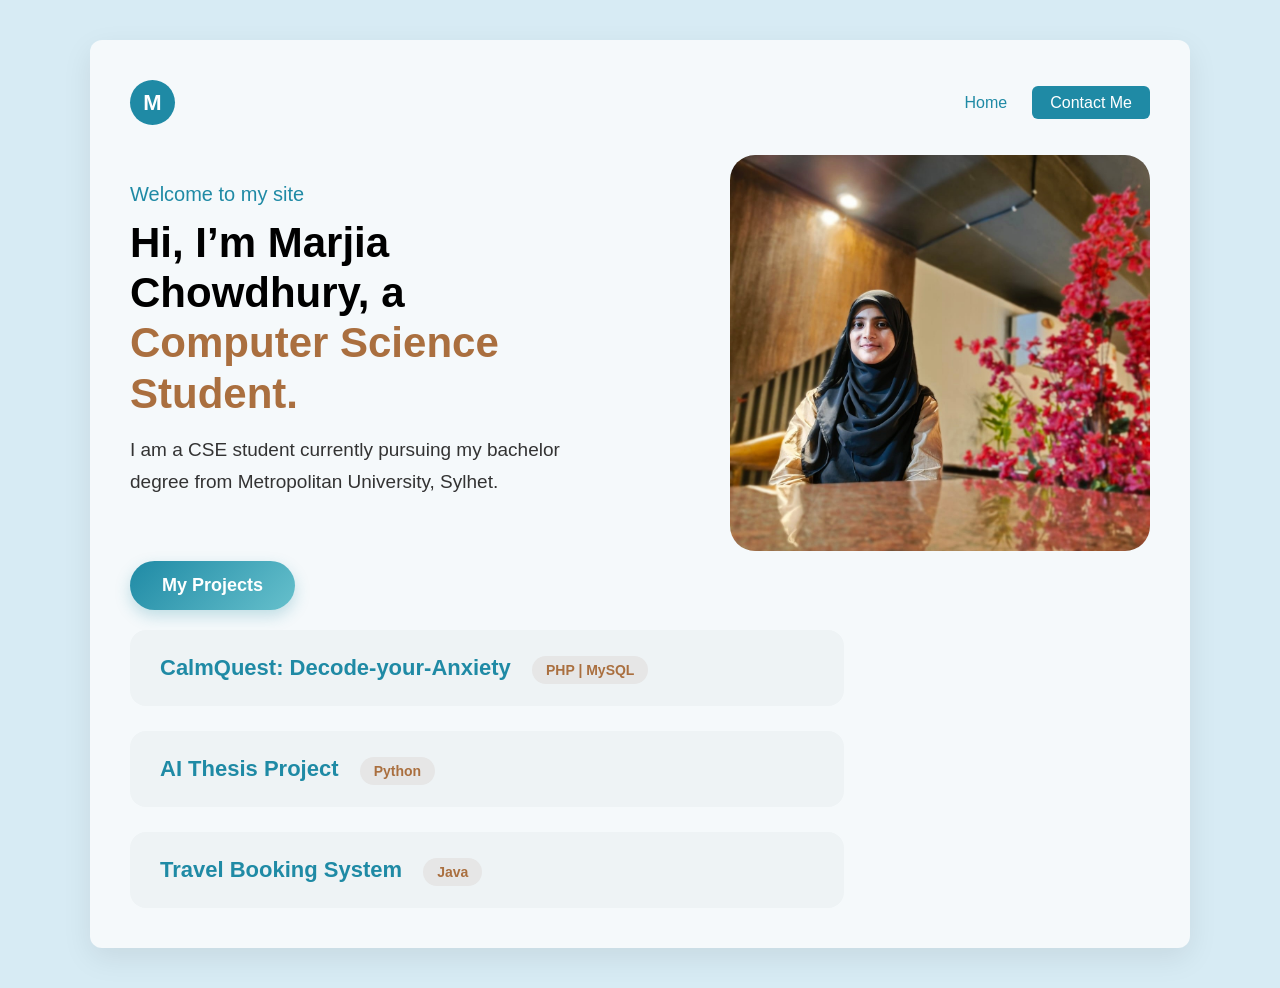
==== index.html @ e1bdc7a5 "Initial commit" ====
<!DOCTYPE html>
<html lang="en">

<head>
    <meta charset="UTF-8">
    <title>Portfolio - Home</title>
    <link rel="stylesheet" href="style-home.css">
</head>

<body>

    <div class="container">

        <nav>
            <div class="logo">M</div>
            <ul>
                <li><a class="active" href="index.html">Home</a></li>
                <li><a href="contact.html" class="btn-link">Contact Me</a></li>
            </ul>
        </nav>

        <div class="hero">
            <div class="left">
                <p class="welcome">Welcome to my site</p>
                <h1>Hi, I’m Marjia Chowdhury, a <br><span>Computer Science Student.</span></h1>
                <p class="desc">
                    I am a CSE student currently pursuing
                    my bachelor degree from Metropolitan University, Sylhet.
                </p>
            </div>

            <div class="right">
                <img src="image1.jpg" alt="Profile Image">
            </div>
        </div>

        <button id="show-projects">My Projects</button>

        <div class="projects-container">
            <div class="project-list">

                <div class="project">
                    <a href="https://github.com/Marjia275/Calmquest_Decode-your-Anxiety" target="_blank">
                        CalmQuest: Decode-your-Anxiety
                    </a>
                    <span>PHP | MySQL</span>
                </div>

                <div class="project">
                    <a href="https://github.com/Marjia275/AI_Thesis_Project" target="_blank">
                        AI Thesis Project
                    </a>
                    <span>Python</span>
                </div>

                <div class="project">
                    <a href="https://github.com/Marjia275/Travel_Booking_System" target="_blank">
                        Travel Booking System
                    </a>
                    <span>Java</span>
                </div>

            </div>
        </div>

    </div>

</body>

</html>
---- style-home.css ----
* {
    margin: 0;
    padding: 0;
    box-sizing: border-box;
    font-family: Arial, sans-serif;
}

body {
    background: hsl(199, 57%, 90%);
    display: flex;
    justify-content: center;
    padding: 40px 0;
}

.container {
    width: 90%;
    max-width: 1100px;
    background: rgb(245, 249, 251);
    padding: 40px;
    border-radius: 12px;
    box-shadow: 0 10px 30px rgba(0, 0, 0, 0.08);
}

nav {
    display: flex;
    justify-content: space-between;
    align-items: center;
    margin-bottom: 30px;
}

.logo {
    background: #1f8aa5;
    color: white;
    font-size: 22px;
    font-weight: bold;
    width: 45px;
    height: 45px;
    display: flex;
    justify-content: center;
    align-items: center;
    border-radius: 50%;
}

nav ul {
    list-style: none;
    display: flex;
    align-items: center;
    gap: 25px;
}

nav ul li a {
    text-decoration: none;
    color: #1f8aa5;
    font-weight: 500;
}

.btn-link {
    text-decoration: none;
    padding: 8px 18px;
    background-color: #1f8aa5;
    color: white;
    border-radius: 6px;
    font-weight: 500;
}

.hero {
    display: flex;
    justify-content: space-between;
    align-items: center;
    gap: 40px;
}

.left {
    flex: 1;
}

.right {
    flex: 1;
    display: flex;
    justify-content: flex-end;
}

.right img {
    width: 100%;
    max-width: 420px;
    border-radius: 25px;
}

.welcome {
    color: #1f8aa5;
    margin-bottom: 12px;
    font-size: 20px;
}

h1 {
    font-size: 42px;
    margin-bottom: 15px;
    line-height: 1.2;
}

h1 span {
    color: #aa6f3f;
}

.desc {
    color: #333;
    margin-bottom: 25px;
    line-height: 1.7;
    font-size: 19px;
    max-width: 500px;
}

#show-projects {
    padding: 14px 32px;
    font-size: 18px;
    font-weight: 600;
    border-radius: 30px;
    border: none;
    background: linear-gradient(135deg, #1f8aa5, #66c0cc);
    color: white;
    box-shadow: 0 6px 15px rgba(31, 138, 165, 0.25);
    margin-top: 10px;
}

.projects-container {
    margin-top: 20px;
}

.project-list {
    display: flex;
    flex-direction: column;
    gap: 25px;
}

.project {
    background: #eef3f5;
    padding: 25px 30px;
    border-radius: 16px;
    width: 70%;
    min-width: 320px;
}

.project a {
    font-size: 22px;
    font-weight: bold;
    color: #1f8aa5;
    text-decoration: none;
}

.project a:hover {
    text-decoration: underline;
    
}

.project span {
    margin-left: 15px;
    font-size: 14px;
    font-weight: 600;
    color: #aa6f3f;
    background: #e6e6e6;
    padding: 6px 14px;
    border-radius: 20px;
}

@media (max-width: 992px) {
    .hero {
        flex-direction: column;
        text-align: center;
    }

    .right {
        justify-content: center;
        margin-top: 30px;
    }

    .project {
        width: 100%;
    }
}
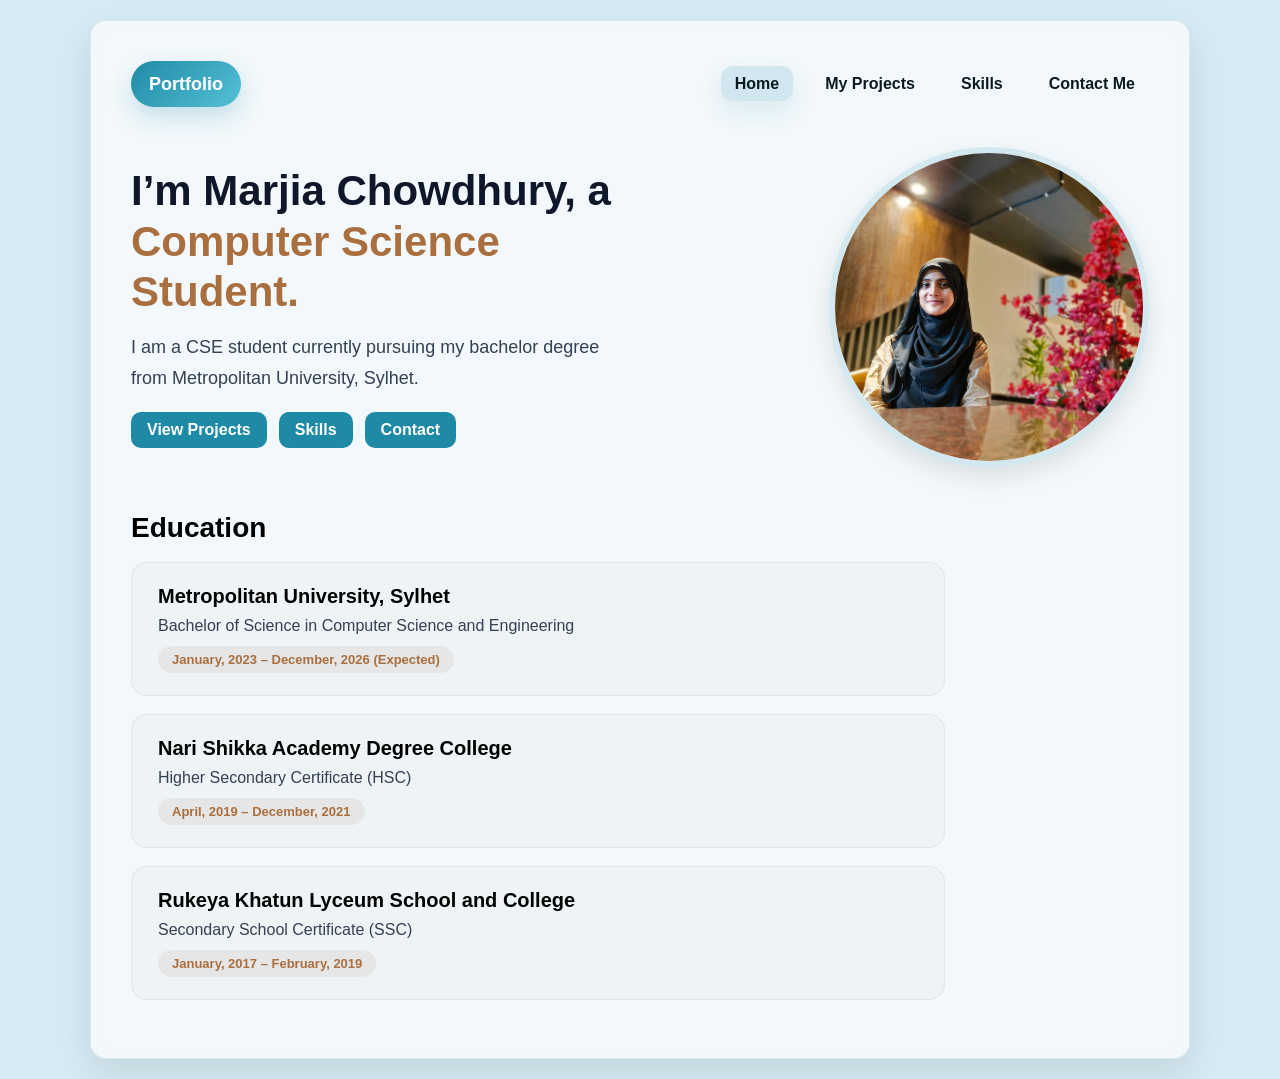
==== commit a3036253: "updated" ====
--- a/index.html
+++ b/index.html
@@ -2,69 +2,70 @@
 <html lang="en">
 
 <head>
-    <meta charset="UTF-8">
-    <title>Portfolio - Home</title>
-    <link rel="stylesheet" href="style-home.css">
+  <meta charset="UTF-8" />
+  <meta name="viewport" content="width=device-width, initial-scale=1.0" />
+  <title>Portfolio - Home</title>
+  <link rel="stylesheet" href="./index.css" />
 </head>
 
 <body>
+  <div class="container">
 
-    <div class="container">
+    <nav>
+      <div class="logo">Portfolio</div>
+      <ul>
+        <li><a class="active" href="index.html">Home</a></li>
+        <li><a href="projects.html">My Projects</a></li>
+        <li><a href="skill.html">Skills</a></li>
+        <li><a href="contact.html">Contact Me</a></li>
 
-        <nav>
-            <div class="logo">M</div>
-            <ul>
-                <li><a class="active" href="index.html">Home</a></li>
-                <li><a href="contact.html" class="btn-link">Contact Me</a></li>
-            </ul>
-        </nav>
+      </ul>
+    </nav>
 
-        <div class="hero">
-            <div class="left">
-                <p class="welcome">Welcome to my site</p>
-                <h1>Hi, I’m Marjia Chowdhury, a <br><span>Computer Science Student.</span></h1>
-                <p class="desc">
-                    I am a CSE student currently pursuing
-                    my bachelor degree from Metropolitan University, Sylhet.
-                </p>
-            </div>
+    <div class="hero">
+      <div class="left">
 
-            <div class="right">
-                <img src="image1.jpg" alt="Profile Image">
-            </div>
+        <h1>I’m Marjia Chowdhury, a <br><span>Computer Science Student.</span></h1>
+        <p class="desc">
+          I am a CSE student currently pursuing my bachelor degree from Metropolitan University, Sylhet.
+        </p>
+
+        <div class="hero-actions">
+          <a class="btn-link" href="projects.html">View Projects</a>
+          
+          <a class="btn-link" href="skill.html">Skills</a> <a class="btn-link" href="contact.html">Contact</a>
         </div>
+      </div>
 
-        <button id="show-projects">My Projects</button>
-
-        <div class="projects-container">
-            <div class="project-list">
-
-                <div class="project">
-                    <a href="https://github.com/Marjia275/Calmquest_Decode-your-Anxiety" target="_blank">
-                        CalmQuest: Decode-your-Anxiety
-                    </a>
-                    <span>PHP | MySQL</span>
-                </div>
-
-                <div class="project">
-                    <a href="https://github.com/Marjia275/AI_Thesis_Project" target="_blank">
-                        AI Thesis Project
-                    </a>
-                    <span>Python</span>
-                </div>
-
-                <div class="project">
-                    <a href="https://github.com/Marjia275/Travel_Booking_System" target="_blank">
-                        Travel Booking System
-                    </a>
-                    <span>Java</span>
-                </div>
-
-            </div>
-        </div>
-
+      <div class="right">
+        <img src="image1.jpg" alt="Profile Image">
+      </div>
     </div>
 
+    <div class="education-section">
+      <h2>Education</h2>
+
+      <div class="edu-card">
+        <h3>Metropolitan University, Sylhet</h3>
+        <p>Bachelor of Science in Computer Science and Engineering</p>
+        <span>January, 2023 – December, 2026 (Expected)</span>
+      </div>
+
+      <div class="edu-card">
+        <h3>Nari Shikka Academy Degree College</h3>
+        <p>Higher Secondary Certificate (HSC)</p>
+        <span>April, 2019 – December, 2021</span>
+      </div>
+
+      <div class="edu-card">
+        <h3>Rukeya Khatun Lyceum School and College</h3>
+        <p>Secondary School Certificate (SSC)</p>
+        <span>January, 2017 – February, 2019</span>
+      </div>
+    </div>
+
+
+  </div>
 </body>
 
 </html>
--- a/index.css
+++ b/index.css
@@ -0,0 +1,262 @@
+* {
+  margin: 0;
+  padding: 0;
+  box-sizing: border-box;
+  font-family: Arial, sans-serif;
+}
+
+html,
+body {
+  width: 100%;
+  overflow-x: hidden;
+}
+
+body {
+  background: hsl(199, 57%, 90%);
+  padding: 20px;
+  display: flex;
+  justify-content: center;
+}
+.container {
+  width: 100%;
+  max-width: 1100px;
+  background: rgba(245, 249, 251, 0.92);
+  padding: 40px;
+  border-radius: 16px;
+  border: 1px solid rgba(31, 138, 165, 0.12);
+  backdrop-filter: blur(10px);
+  box-shadow: 0 14px 40px rgba(0, 0, 0, 0.10);
+}
+
+nav {
+  display: flex;
+  justify-content: space-between;
+  align-items: center;
+  gap: 16px;
+  margin-bottom: 40px;
+}
+.logo {
+  background: linear-gradient(135deg, #1f8aa5, #55c1d6);
+  color: white;
+  font-size: 18px;
+  font-weight: 800;
+  width: 110px;
+  height: 46px;
+  display: flex;
+  justify-content: center;
+  align-items: center;
+  border-radius: 999px;
+  box-shadow: 0 10px 22px rgba(31, 138, 165, 0.22);
+}
+
+nav ul {
+  list-style: none;
+  display: flex;
+  align-items: center;
+  gap: 18px;
+  flex-wrap: wrap;
+  justify-content: flex-end;
+}
+
+nav ul li a {
+  text-decoration: none;
+  color: #0b1b21;
+  font-weight: 700;
+  padding: 9px 14px;
+  border-radius: 12px;
+  transition: transform 0.18s ease, background 0.18s ease, box-shadow 0.18s ease;
+  white-space: nowrap;
+}
+
+nav ul li a:hover {
+  background: rgba(31, 138, 165, 0.10);
+  transform: translateY(-1px);
+}
+
+nav ul li a.active:not(.btn-link) {
+  background: rgba(31, 138, 165, 0.16);
+  box-shadow: 0 10px 22px rgba(31, 138, 165, 0.12);
+}
+
+.btn-link {
+  text-decoration: none;
+  padding: 10px 16px;
+  background-color: #1f8aa5;
+  color: white ;
+  border-radius: 10px;
+  font-weight: 700;
+  display: inline-flex;
+  align-items: center;
+  justify-content: center;
+  white-space: nowrap;
+  line-height: 1;
+}
+
+.btn-link:hover {
+  background-color: #166d83;
+}
+
+.btn-outline {
+  text-decoration: none;
+  padding: 10px 16px;
+  border: 2px solid rgba(31, 138, 165, 0.35);
+  color: #1f8aa5;
+  border-radius: 10px;
+  font-weight: 700;
+  display: inline-flex;
+  align-items: center;
+  justify-content: center;
+  white-space: nowrap;
+}
+
+.btn-outline:hover {
+  background: rgba(31, 138, 165, 0.08);
+}
+
+.hero {
+  display: flex;
+  justify-content: space-between;
+  align-items: center;
+  gap: 40px;
+}
+
+.left {
+  flex: 1;
+}
+
+.right {
+  flex: 1;
+  display: flex;
+  justify-content: flex-end;
+}
+
+.right img {
+  width: 320px;
+  height: 320px;
+  border-radius: 500%;
+  object-fit: cover;
+  border: 6px solid rgba(31, 138, 165, 0.15);
+  box-shadow: 0 10px 25px rgba(0, 0, 0, 0.10);
+  display: block;
+}
+
+h1 {
+  font-size: 42px;
+  margin-bottom: 15px;
+  line-height: 1.2;
+  color: #0f172a;
+}
+
+h1 span {
+  color: #aa6f3f;
+}
+
+.desc {
+  color: #334155;
+  margin-bottom: 18px;
+  line-height: 1.7;
+  font-size: 18px;
+  max-width: 560px;
+}
+
+.hero-actions {
+  display: flex;
+  gap: 12px;
+  flex-wrap: wrap;
+  margin-top: 6px;
+}
+
+.education-section {
+  margin-top: 45px;
+}
+
+.education-section h2 {
+  font-size: 28px;
+  margin-bottom: 18px;
+  color: #000000;
+}
+
+.edu-card {
+  background: #eef3f5;
+  padding: 22px 26px;
+  border-radius: 16px;
+  margin-bottom: 18px;
+  width: 80%;
+  min-width: 320px;
+  border: 1px solid rgba(15, 23, 42, 0.06);
+}
+
+.edu-card h3 {
+  font-size: 20px;
+  color: #000000;
+  margin-bottom: 6px;
+}
+
+.edu-card p {
+  font-size: 16px;
+  color: #334155;
+  margin-bottom: 8px;
+  line-height: 1.5;
+}
+
+.edu-card span {
+  font-size: 13px;
+  font-weight: 800;
+  color: #aa6f3f;
+  background: #e6e6e6;
+  padding: 6px 14px;
+  border-radius: 20px;
+  display: inline-block;
+}
+
+.section-title {
+  margin-top: 35px;
+  font-size: 28px;
+  color: #000000;
+  margin-bottom: 18px;
+}
+
+@media (max-width: 992px) {
+  .hero {
+    flex-direction: column;
+    text-align: center;
+  }
+
+  .right {
+    justify-content: center;
+    margin-top: 18px;
+  }
+
+  .right img {
+    width: 260px;
+    height: 260px;
+  }
+
+  .edu-card {
+    width: 100%;
+  }
+
+  .hero-actions {
+    justify-content: center;
+  }
+}
+
+@media (max-width: 520px) {
+  nav {
+    flex-direction: column;
+    align-items: flex-start;
+  }
+
+  nav ul {
+    justify-content: flex-start;
+    gap: 10px;
+  }
+
+  .container {
+    padding: 22px;
+  }
+
+  h1 {
+    font-size: 34px;
+  }
+}
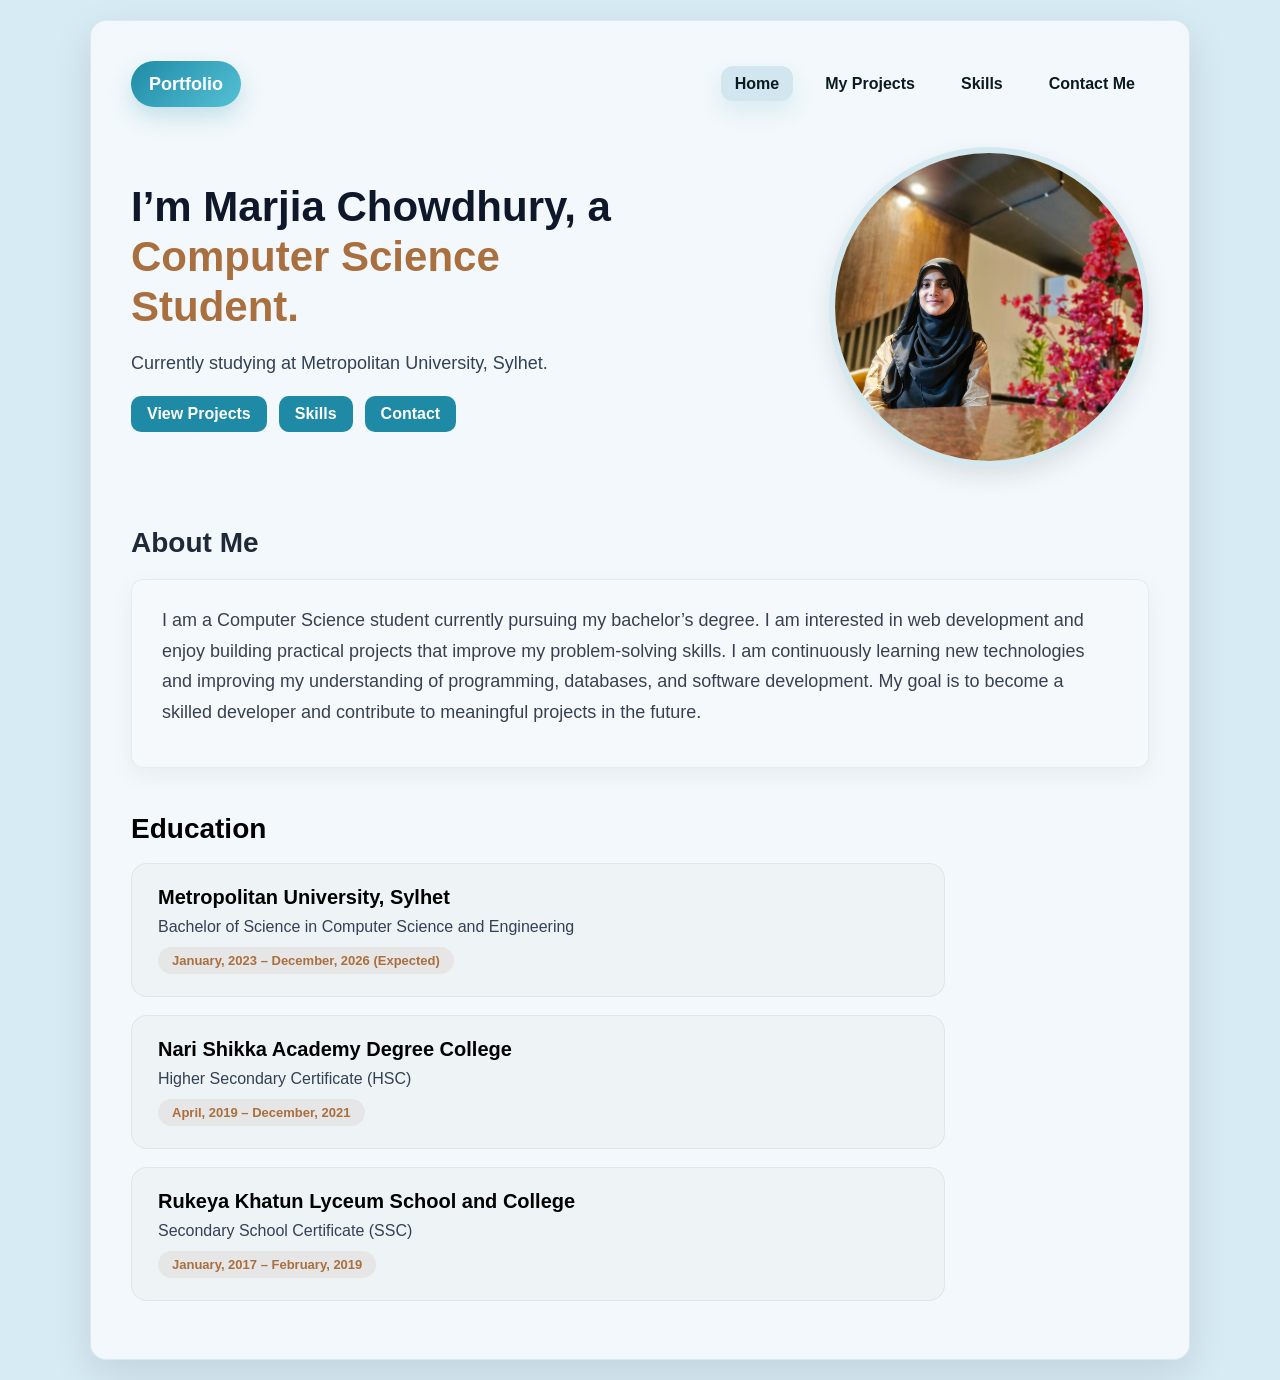
==== commit ac7e8058: "updated" ====
--- a/index.html
+++ b/index.html
@@ -27,7 +27,7 @@
 
         <h1>I’m Marjia Chowdhury, a <br><span>Computer Science Student.</span></h1>
         <p class="desc">
-          I am a CSE student currently pursuing my bachelor degree from Metropolitan University, Sylhet.
+        Currently studying at Metropolitan University, Sylhet.
         </p>
 
         <div class="hero-actions">
@@ -41,6 +41,19 @@
         <img src="image1.jpg" alt="Profile Image">
       </div>
     </div>
+
+    <section class="about-section">
+    
+    <h2>About Me</h2>
+    <div class="about-box">
+        <p>
+          I am a Computer Science student currently pursuing my bachelor’s degree. 
+          I am interested in web development and enjoy building practical projects that improve my problem-solving skills.
+          I am continuously learning new technologies and improving my understanding of programming, databases, and software development.
+          My goal is to become a skilled developer and contribute to meaningful projects in the future. 
+        </p>
+    </div>
+</section>
 
     <div class="education-section">
       <h2>Education</h2>
--- a/index.css
+++ b/index.css
@@ -216,6 +216,31 @@
   margin-bottom: 18px;
 }
 
+.about-section {
+    margin-top: 60px;
+}
+
+.about-section h2 {
+    font-size: 28px;
+    margin-bottom: 20px;
+    color: #1f2937;
+}
+
+.about-box {
+    background: rgba(245, 249, 251, 0.95);
+    padding: 25px 30px;
+    border-radius: 12px;
+    line-height: 1.7;
+    color: #374151;
+    box-shadow: 0 8px 25px rgba(0, 0, 0, 0.05);
+    border: 1px solid rgba(31, 138, 165, 0.1);
+    font-size: 18px;
+}
+
+.about-box p {
+    margin-bottom: 15px;
+}
+
 @media (max-width: 992px) {
   .hero {
     flex-direction: column;
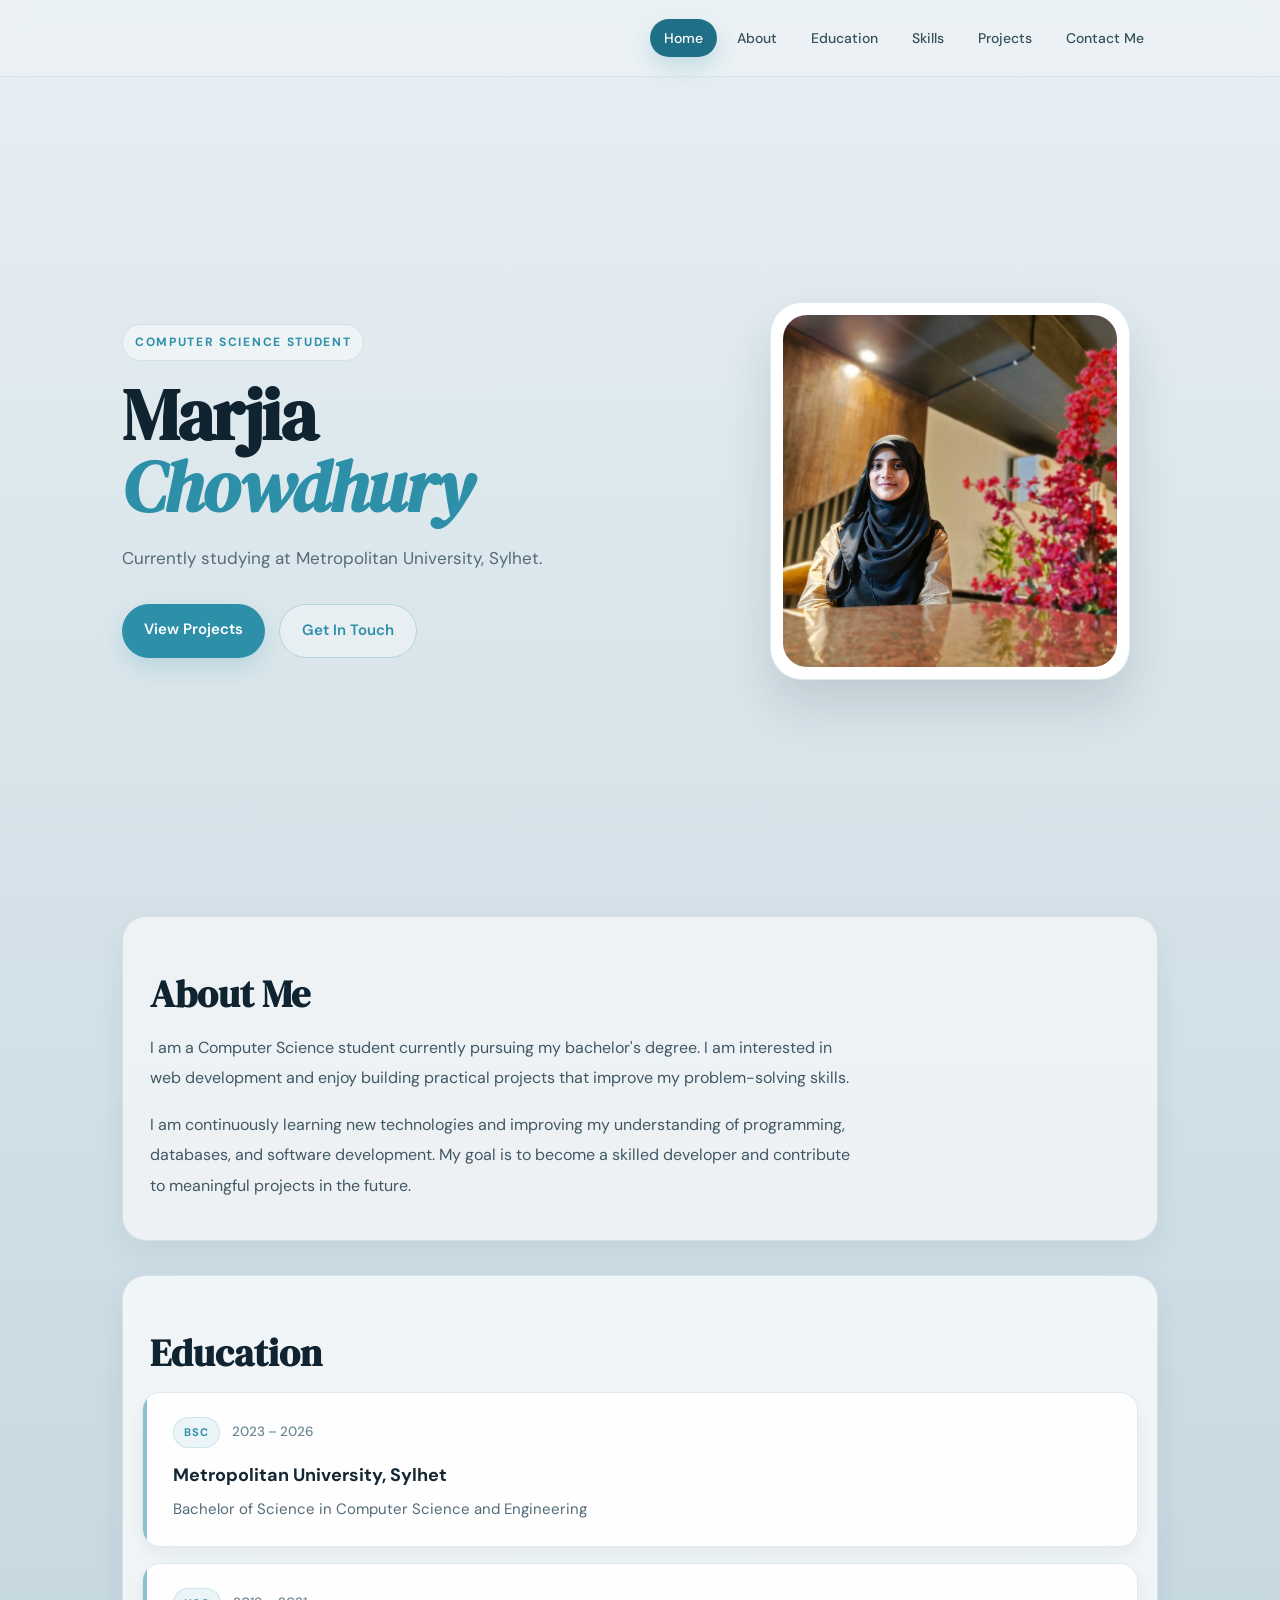
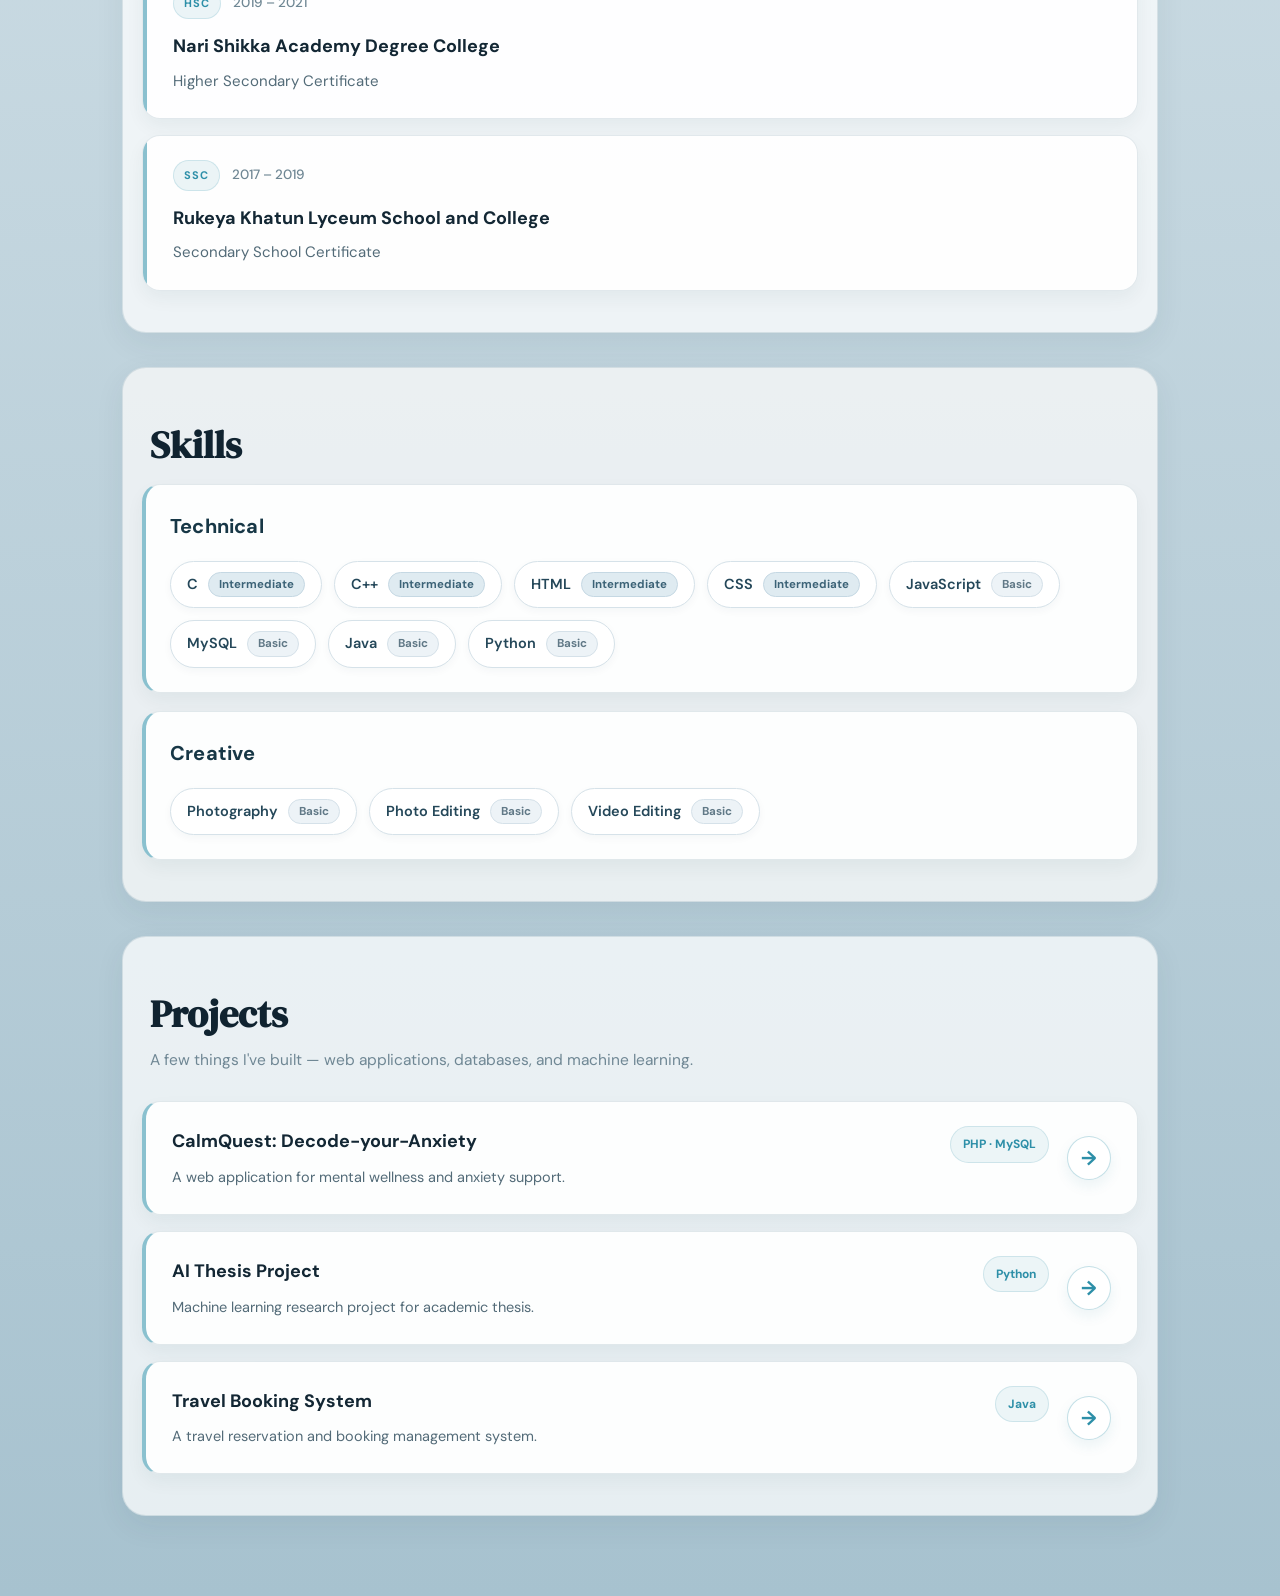
==== commit f0620316: "updated" ====
--- a/index.html
+++ b/index.html
@@ -1,84 +1,185 @@
 <!DOCTYPE html>
 <html lang="en">
-
 <head>
   <meta charset="UTF-8" />
   <meta name="viewport" content="width=device-width, initial-scale=1.0" />
-  <title>Portfolio - Home</title>
-  <link rel="stylesheet" href="./index.css" />
+  <title>Marjia Chowdhury</title>
+  <link rel="stylesheet" href="index.css" />
+  <link href="https://fonts.googleapis.com/css2?family=DM+Sans:wght@300;400;500;600;700&family=DM+Serif+Display:ital@0;1&display=swap" rel="stylesheet">
 </head>
+<body>
 
-<body>
-  <div class="container">
-
-    <nav>
-      <div class="logo">Portfolio</div>
-      <ul>
-        <li><a class="active" href="index.html">Home</a></li>
-        <li><a href="projects.html">My Projects</a></li>
-        <li><a href="skill.html">Skills</a></li>
-        <li><a href="contact.html">Contact Me</a></li>
-
+  <header class="site-header">
+    <nav class="nav-inner">
+      <ul class="nav-links">
+        <li><a href="#home">Home</a></li>
+        <li><a href="#about">About</a></li>
+        <li><a href="#education">Education</a></li>
+        <li><a href="#skills">Skills</a></li>
+        <li><a href="#projects">Projects</a></li>
+        <li><a href="contact.html" class="nav-cta">Contact Me</a></li>
       </ul>
     </nav>
+  </header>
 
-    <div class="hero">
-      <div class="left">
-
-        <h1>I’m Marjia Chowdhury, a <br><span>Computer Science Student.</span></h1>
-        <p class="desc">
-        Currently studying at Metropolitan University, Sylhet.
-        </p>
-
+  <main class="page-wrap">
+    <section id="home" class="hero-section">
+      <div class="hero-text">
+        <p class="hero-label">Computer Science Student</p>
+        <h1 class="hero-name">Marjia<br><em>Chowdhury</em></h1>
+        <p class="hero-desc">Currently studying at Metropolitan University, Sylhet.</p>
         <div class="hero-actions">
-          <a class="btn-link" href="projects.html">View Projects</a>
-          
-          <a class="btn-link" href="skill.html">Skills</a> <a class="btn-link" href="contact.html">Contact</a>
+          <a href="#projects" class="btn-primary">View Projects</a>
+          <a href="contact.html" class="btn-outline">Get In Touch</a>
         </div>
       </div>
 
-      <div class="right">
-        <img src="image1.jpg" alt="Profile Image">
+      <div class="hero-image">
+        <div class="image-frame">
+          <img src="image1.jpg" alt="Marjia Chowdhury" />
+        </div>
       </div>
-    </div>
+    </section>
 
-    <section class="about-section">
-    
-    <h2>About Me</h2>
-    <div class="about-box">
-        <p>
-          I am a Computer Science student currently pursuing my bachelor’s degree. 
-          I am interested in web development and enjoy building practical projects that improve my problem-solving skills.
-          I am continuously learning new technologies and improving my understanding of programming, databases, and software development.
-          My goal is to become a skilled developer and contribute to meaningful projects in the future. 
-        </p>
-    </div>
-</section>
+    <div class="section-divider"></div>
 
-    <div class="education-section">
-      <h2>Education</h2>
+    <section id="about" class="content-section">
+      <div class="section-label"></div>
+      <h2 class="section-heading">About Me</h2>
+      <div class="about-body">
+        <p>I am a Computer Science student currently pursuing my bachelor's degree. I am interested in web development and enjoy building practical projects that improve my problem-solving skills.</p>
+        <p>I am continuously learning new technologies and improving my understanding of programming, databases, and software development. My goal is to become a skilled developer and contribute to meaningful projects in the future.</p>
+      </div>
+    </section>
 
-      <div class="edu-card">
-        <h3>Metropolitan University, Sylhet</h3>
-        <p>Bachelor of Science in Computer Science and Engineering</p>
-        <span>January, 2023 – December, 2026 (Expected)</span>
+    <div class="section-divider"></div>
+
+    <section id="education" class="content-section">
+      <div class="section-label"></div>
+      <h2 class="section-heading">Education</h2>
+      <div class="edu-list">
+
+        <div class="edu-card">
+          <div class="edu-card-inner">
+            <div class="edu-meta">
+              <span class="edu-badge">BSc</span>
+              <span class="edu-year">2023 – 2026</span>
+            </div>
+            <h3>Metropolitan University, Sylhet</h3>
+            <p>Bachelor of Science in Computer Science and Engineering</p>
+          </div>
+        </div>
+
+        <div class="edu-card">
+          <div class="edu-card-inner">
+            <div class="edu-meta">
+              <span class="edu-badge">HSC</span>
+              <span class="edu-year">2019 – 2021</span>
+            </div>
+            <h3>Nari Shikka Academy Degree College</h3>
+            <p>Higher Secondary Certificate</p>
+          </div>
+        </div>
+
+        <div class="edu-card">
+          <div class="edu-card-inner">
+            <div class="edu-meta">
+              <span class="edu-badge">SSC</span>
+              <span class="edu-year">2017 – 2019</span>
+            </div>
+            <h3>Rukeya Khatun Lyceum School and College</h3>
+            <p>Secondary School Certificate</p>
+          </div>
+        </div>
+
       </div>
+    </section>
 
-      <div class="edu-card">
-        <h3>Nari Shikka Academy Degree College</h3>
-        <p>Higher Secondary Certificate (HSC)</p>
-        <span>April, 2019 – December, 2021</span>
+    <div class="section-divider"></div>
+
+    <section id="skills" class="content-section">
+      <div class="section-label"></div>
+      <h2 class="section-heading">Skills</h2>
+
+      <div class="skills-wrap">
+
+        <div class="skills-group-card">
+          <div class="skills-head">
+            <h3 class="skills-group-title">Technical</h3>
+          </div>
+
+          <div class="skills-row">
+            <span class="skill-tag intermediate">C <small>Intermediate</small></span>
+            <span class="skill-tag intermediate">C++ <small>Intermediate</small></span>
+            <span class="skill-tag intermediate">HTML <small>Intermediate</small></span>
+            <span class="skill-tag intermediate">CSS <small>Intermediate</small></span>
+            <span class="skill-tag basic">JavaScript <small>Basic</small></span>
+            <span class="skill-tag basic">MySQL <small>Basic</small></span>
+            <span class="skill-tag basic">Java <small>Basic</small></span>
+            <span class="skill-tag basic">Python <small>Basic</small></span>
+          </div>
+        </div>
+
+        <div class="skills-group-card">
+          <div class="skills-head">
+            <h3 class="skills-group-title">Creative</h3>
+          </div>
+
+          <div class="skills-row">
+            <span class="skill-tag basic">Photography <small>Basic</small></span>
+            <span class="skill-tag basic">Photo Editing <small>Basic</small></span>
+            <span class="skill-tag basic">Video Editing <small>Basic</small></span>
+          </div>
+        </div>
+
       </div>
+    </section>
 
-      <div class="edu-card">
-        <h3>Rukeya Khatun Lyceum School and College</h3>
-        <p>Secondary School Certificate (SSC)</p>
-        <span>January, 2017 – February, 2019</span>
+    <div class="section-divider"></div>
+
+    <section id="projects" class="content-section">
+      <div class="section-label"></div>
+      <h2 class="section-heading">Projects</h2>
+      <p class="section-sub">A few things I've built — web applications, databases, and machine learning.</p>
+
+      <div class="project-list">
+
+        <a href="https://github.com/Marjia275/Calmquest_Decode-your-Anxiety" target="_blank" rel="noopener" class="project-card">
+          <div class="project-card-inner">
+            <div class="project-info">
+              <h3>CalmQuest: Decode-your-Anxiety</h3>
+              <p>A web application for mental wellness and anxiety support.</p>
+            </div>
+            <span class="project-tech">PHP · MySQL</span>
+          </div>
+          <div class="project-arrow">→</div>
+        </a>
+
+        <a href="https://github.com/Marjia275/AI_Thesis_Project" target="_blank" rel="noopener" class="project-card">
+          <div class="project-card-inner">
+            <div class="project-info">
+              <h3>AI Thesis Project</h3>
+              <p>Machine learning research project for academic thesis.</p>
+            </div>
+            <span class="project-tech">Python</span>
+          </div>
+          <div class="project-arrow">→</div>
+        </a>
+
+        <a href="https://github.com/Marjia275/Travel_Booking_System" target="_blank" rel="noopener" class="project-card">
+          <div class="project-card-inner">
+            <div class="project-info">
+              <h3>Travel Booking System</h3>
+              <p>A travel reservation and booking management system.</p>
+            </div>
+            <span class="project-tech">Java</span>
+          </div>
+          <div class="project-arrow">→</div>
+        </a>
+
       </div>
-    </div>
+    </section>
+  </main>
 
-
-  </div>
 </body>
-
 </html>
--- a/index.css
+++ b/index.css
@@ -2,286 +2,683 @@
   margin: 0;
   padding: 0;
   box-sizing: border-box;
-  font-family: Arial, sans-serif;
-}
-
-html,
-body {
+}
+
+:root {
+  --bg-top: #e7eff3;
+  --bg-bottom: #a7c2cf;
+  --surface: rgba(255, 255, 255, 0.72);
+  --surface-strong: rgba(255, 255, 255, 0.9);
+  --surface-soft: rgba(243, 245, 246, 0.85);
+  --border: rgba(50, 102, 124, 0.14);
+  --border-strong: rgba(45, 143, 168, 0.2);
+  --text: #16303d;
+  --text-soft: #536b78;
+  --text-muted: #6f8794;
+  --accent: #2d8fa8;
+  --accent-deep: #1f7087;
+  --accent-soft: rgba(45, 143, 168, 0.1);
+  --shadow-soft: 0 10px 30px rgba(23, 52, 66, 0.07);
+  --shadow-card: 0 14px 34px rgba(20, 45, 57, 0.08);
+  --radius-lg: 24px;
+  --radius-md: 18px;
+  --radius-sm: 12px;
+  --page-width: 1100px;
+  --header-height: 76px;
+}
+
+html {
+  scroll-behavior: smooth;
   width: 100%;
   overflow-x: hidden;
 }
 
 body {
-  background: hsl(199, 57%, 90%);
-  padding: 20px;
-  display: flex;
-  justify-content: center;
-}
-.container {
+  font-family: 'DM Sans', Arial, sans-serif;
+  background: linear-gradient(to bottom, var(--bg-top), var(--bg-bottom));
+  color: var(--text);
+  line-height: 1.7;
   width: 100%;
-  max-width: 1100px;
-  background: rgba(245, 249, 251, 0.92);
-  padding: 40px;
-  border-radius: 16px;
-  border: 1px solid rgba(31, 138, 165, 0.12);
-  backdrop-filter: blur(10px);
-  box-shadow: 0 14px 40px rgba(0, 0, 0, 0.10);
-}
-
-nav {
-  display: flex;
-  justify-content: space-between;
-  align-items: center;
-  gap: 16px;
-  margin-bottom: 40px;
-}
-.logo {
-  background: linear-gradient(135deg, #1f8aa5, #55c1d6);
-  color: white;
-  font-size: 18px;
-  font-weight: 800;
-  width: 110px;
-  height: 46px;
-  display: flex;
-  justify-content: center;
-  align-items: center;
+  overflow-x: hidden;
+}
+
+.site-header {
+  position: fixed;
+  top: 0;
+  left: 0;
+  width: 100%;
+  z-index: 1000;
+  background: rgba(236, 242, 245, 0.82);
+  backdrop-filter: blur(14px);
+  border-bottom: 1px solid rgba(45, 143, 168, 0.1);
+}
+
+.nav-inner {
+  max-width: var(--page-width);
+  min-height: var(--header-height);
+  margin: 0 auto;
+  padding: 0 32px;
+  display: flex;
+  justify-content: flex-end;
+  align-items: center;
+}
+
+.nav-links {
+  list-style: none;
+  display: flex;
+  align-items: center;
+  gap: 6px;
+  flex-wrap: wrap;
+}
+
+.nav-links a {
+  text-decoration: none;
+  color: #37505d;
+  font-weight: 500;
+  font-size: 14px;
+  padding: 10px 14px;
   border-radius: 999px;
-  box-shadow: 0 10px 22px rgba(31, 138, 165, 0.22);
-}
-
-nav ul {
-  list-style: none;
-  display: flex;
-  align-items: center;
-  gap: 18px;
+  transition: background 0.2s ease, color 0.2s ease, transform 0.2s ease, box-shadow 0.2s ease;
+  white-space: nowrap;
+}
+
+.nav-links a:hover {
+  background: var(--accent-deep);
+  color: #ffffff ;
+  transform: translateY(-1px);
+}
+
+.nav-cta:hover {
+  background: var(--accent-deep) ;
+  color: #ffffff ;
+  transform: translateY(-1px);
+}
+
+body:not(:has(section:target)) .nav-links a[href="#home"],
+body:has(#home:target) .nav-links a[href="#home"],
+body:has(#about:target) .nav-links a[href="#about"],
+body:has(#education:target) .nav-links a[href="#education"],
+body:has(#skills:target) .nav-links a[href="#skills"],
+body:has(#projects:target) .nav-links a[href="#projects"] {
+  background: var(--accent-deep);
+  color: #ffffff ;
+  box-shadow: 0 10px 22px rgba(45, 143, 168, 0.22);
+}
+
+.page-wrap {
+  max-width: var(--page-width);
+  margin: 0 auto;
+  padding: calc(var(--header-height) + 34px) 32px 72px;
+}
+
+.hero-section {
+  display: grid;
+  grid-template-columns: minmax(0, 1.15fr) minmax(280px, 0.85fr);
+  align-items: center;
+  gap: 56px;
+  padding: 38px 0 56px;
+  min-height: calc(100vh - 120px);
+}
+
+.hero-text {
+  max-width: 620px;
+}
+
+.hero-label {
+  display: inline-block;
+  font-size: 12px;
+  font-weight: 700;
+  letter-spacing: 0.14em;
+  text-transform: uppercase;
+  color: var(--accent);
+  background: rgba(255, 255, 255, 0.45);
+  border: 1px solid rgba(45, 143, 168, 0.16);
+  border-radius: 999px;
+  padding: 7px 12px;
+  margin-bottom: 18px;
+}
+
+.hero-name {
+  font-family: 'DM Serif Display', Georgia, serif;
+  font-size: clamp(3rem, 6vw, 4.5rem);
+  line-height: 1;
+  letter-spacing: -0.02em;
+  color: #102330;
+  margin-bottom: 20px;
+}
+
+.hero-name em {
+  font-style: italic;
+  color: var(--accent);
+}
+
+.hero-desc {
+  font-size: 17px;
+  color: var(--text-soft);
+  max-width: 520px;
+  margin-bottom: 30px;
+  line-height: 1.85;
+}
+
+.hero-actions {
+  display: flex;
+  gap: 14px;
   flex-wrap: wrap;
-  justify-content: flex-end;
-}
-
-nav ul li a {
-  text-decoration: none;
-  color: #0b1b21;
-  font-weight: 700;
-  padding: 9px 14px;
-  border-radius: 12px;
-  transition: transform 0.18s ease, background 0.18s ease, box-shadow 0.18s ease;
-  white-space: nowrap;
-}
-
-nav ul li a:hover {
-  background: rgba(31, 138, 165, 0.10);
-  transform: translateY(-1px);
-}
-
-nav ul li a.active:not(.btn-link) {
-  background: rgba(31, 138, 165, 0.16);
-  box-shadow: 0 10px 22px rgba(31, 138, 165, 0.12);
-}
-
-.btn-link {
-  text-decoration: none;
-  padding: 10px 16px;
-  background-color: #1f8aa5;
-  color: white ;
-  border-radius: 10px;
-  font-weight: 700;
-  display: inline-flex;
-  align-items: center;
-  justify-content: center;
-  white-space: nowrap;
-  line-height: 1;
-}
-
-.btn-link:hover {
-  background-color: #166d83;
-}
-
+}
+
+.btn-primary,
 .btn-outline {
   text-decoration: none;
-  padding: 10px 16px;
-  border: 2px solid rgba(31, 138, 165, 0.35);
-  color: #1f8aa5;
-  border-radius: 10px;
-  font-weight: 700;
-  display: inline-flex;
-  align-items: center;
+  font-size: 15px;
+  font-weight: 600;
+  border-radius: 999px;
+  padding: 13px 22px;
+  transition: all 0.2s ease;
+}
+
+.btn-primary {
+  background: var(--accent);
+  color: #ffffff;
+  box-shadow: 0 10px 22px rgba(45, 143, 168, 0.18);
+}
+
+.btn-primary:hover {
+  background: var(--accent-deep);
+  transform: translateY(-1px);
+}
+
+.btn-outline {
+  color: var(--accent);
+  border: 1px solid rgba(45, 143, 168, 0.28);
+  background: rgba(255, 255, 255, 0.38);
+}
+
+.btn-outline:hover {
+  background: rgba(45, 143, 168, 0.07);
+  border-color: rgba(45, 143, 168, 0.42);
+}
+
+.hero-image {
+  display: flex;
   justify-content: center;
-  white-space: nowrap;
-}
-
-.btn-outline:hover {
-  background: rgba(31, 138, 165, 0.08);
-}
-
-.hero {
-  display: flex;
-  justify-content: space-between;
-  align-items: center;
-  gap: 40px;
-}
-
-.left {
-  flex: 1;
-}
-
-.right {
-  flex: 1;
-  display: flex;
-  justify-content: flex-end;
-}
-
-.right img {
-  width: 320px;
-  height: 320px;
-  border-radius: 500%;
+}
+
+.image-frame {
+  width: min(360px, 100%);
+  aspect-ratio: 1 / 1.05;
+  border-radius: 32px;
+  overflow: hidden;
+  background: #ffffff;
+  padding: 12px;
+  border: 1px solid rgba(45, 143, 168, 0.16);
+  box-shadow: 0 24px 50px rgba(17, 40, 50, 0.14);
+}
+
+.image-frame img {
+  width: 100%;
+  height: 100%;
   object-fit: cover;
-  border: 6px solid rgba(31, 138, 165, 0.15);
-  box-shadow: 0 10px 25px rgba(0, 0, 0, 0.10);
+  object-position: center top;
   display: block;
-}
-
-h1 {
-  font-size: 42px;
-  margin-bottom: 15px;
-  line-height: 1.2;
-  color: #0f172a;
-}
-
-h1 span {
-  color: #aa6f3f;
-}
-
-.desc {
-  color: #334155;
+  border-radius: 24px;
+}
+
+.section-divider {
+  height: 26px;
+  opacity: 0;
+  pointer-events: none;
+}
+
+.content-section {
+  position: relative;
+  padding: 34px 0;
+  margin-bottom: 8px;
+}
+
+.content-section::before {
+  content: "";
+  position: absolute;
+  inset: 0;
+  background: var(--surface);
+  border: 1px solid var(--border);
+  border-radius: var(--radius-lg);
+  box-shadow: var(--shadow-soft);
+  z-index: -1;
+}
+
+.content-section:nth-of-type(even)::before {
+  background: var(--surface-soft);
+}
+
+#home,
+#about,
+#education,
+#skills,
+#projects {
+  scroll-margin-top: 100px;
+}
+
+.section-label {
+  font-size: 12px;
+  font-weight: 700;
+  letter-spacing: 0.14em;
+  text-transform: uppercase;
+  color: var(--accent);
+  margin-bottom: 12px;
+  padding: 0 28px;
+}
+
+.section-label:empty {
+  display: block;
+  height: 12px;
+  margin-bottom: 10px;
+}
+
+.section-heading {
+  font-family: 'DM Serif Display', Georgia, serif;
+  font-size: clamp(2rem, 3vw, 2.6rem);
+  color: #102330;
+  line-height: 1.12;
   margin-bottom: 18px;
-  line-height: 1.7;
-  font-size: 18px;
-  max-width: 560px;
-}
-
-.hero-actions {
-  display: flex;
+  padding: 0 28px;
+}
+
+.section-sub {
+  font-size: 15.5px;
+  color: var(--text-muted);
+  margin-top: -6px;
+  margin-bottom: 28px;
+  max-width: 700px;
+  padding: 0 28px;
+}
+
+.about-body {
+  max-width: 760px;
+  display: flex;
+  flex-direction: column;
+  gap: 16px;
+  padding: 0 28px 6px;
+}
+
+.about-body p {
+  font-size: 16px;
+  color: #405866;
+  line-height: 1.9;
+}
+
+.edu-list {
+  display: grid;
+  gap: 16px;
+  padding: 0 20px 8px;
+}
+
+.edu-card {
+  background: var(--surface-strong);
+  border: 1px solid var(--border);
+  border-radius: var(--radius-md);
+  overflow: hidden;
+  box-shadow: 0 8px 18px rgba(26, 51, 64, 0.05);
+}
+
+.edu-card-inner {
+  padding: 24px 26px;
+  border-left: 4px solid rgba(45, 143, 168, 0.55);
+}
+
+.edu-meta {
+  display: flex;
+  align-items: center;
   gap: 12px;
   flex-wrap: wrap;
-  margin-top: 6px;
-}
-
-.education-section {
-  margin-top: 45px;
-}
-
-.education-section h2 {
-  font-size: 28px;
+  margin-bottom: 12px;
+}
+
+.edu-badge {
+  font-size: 11px;
+  font-weight: 700;
+  letter-spacing: 0.08em;
+  text-transform: uppercase;
+  color: var(--accent);
+  background: rgba(45, 143, 168, 0.09);
+  border: 1px solid rgba(45, 143, 168, 0.16);
+  padding: 5px 10px;
+  border-radius: 999px;
+}
+
+.edu-year {
+  font-size: 13.5px;
+  color: var(--text-muted);
+  font-weight: 500;
+}
+
+.edu-card h3 {
+  font-size: 18px;
+  font-weight: 700;
+  color: #132734;
+  margin-bottom: 6px;
+}
+
+.edu-card p {
+  font-size: 15px;
+  color: var(--text-soft);
+  line-height: 1.75;
+}
+
+.skills-wrap {
+  display: grid;
+  gap: 18px;
+  padding: 0 20px 8px;
+}
+
+.skills-group-card {
+  background: var(--surface-strong);
+  border: 1px solid var(--border);
+  border-left: 4px solid rgba(45, 143, 168, 0.55);
+  border-radius: var(--radius-md);
+  padding: 24px;
+  box-shadow: 0 8px 18px rgba(26, 51, 64, 0.05);
+}
+
+.skills-head {
+  display: flex;
+  align-items: center;
+  gap: 14px;
+  flex-wrap: wrap;
   margin-bottom: 18px;
-  color: #000000;
-}
-
-.edu-card {
-  background: #eef3f5;
-  padding: 22px 26px;
-  border-radius: 16px;
-  margin-bottom: 18px;
-  width: 80%;
-  min-width: 320px;
-  border: 1px solid rgba(15, 23, 42, 0.06);
-}
-
-.edu-card h3 {
+}
+
+.skills-group-title {
   font-size: 20px;
-  color: #000000;
-  margin-bottom: 6px;
-}
-
-.edu-card p {
-  font-size: 16px;
-  color: #334155;
-  margin-bottom: 8px;
-  line-height: 1.5;
-}
-
-.edu-card span {
-  font-size: 13px;
-  font-weight: 800;
-  color: #aa6f3f;
-  background: #e6e6e6;
-  padding: 6px 14px;
-  border-radius: 20px;
-  display: inline-block;
-}
-
-.section-title {
-  margin-top: 35px;
-  font-size: 28px;
-  color: #000000;
-  margin-bottom: 18px;
-}
-
-.about-section {
-    margin-top: 60px;
-}
-
-.about-section h2 {
-    font-size: 28px;
-    margin-bottom: 20px;
-    color: #1f2937;
-}
-
-.about-box {
-    background: rgba(245, 249, 251, 0.95);
-    padding: 25px 30px;
-    border-radius: 12px;
-    line-height: 1.7;
-    color: #374151;
-    box-shadow: 0 8px 25px rgba(0, 0, 0, 0.05);
-    border: 1px solid rgba(31, 138, 165, 0.1);
-    font-size: 18px;
-}
-
-.about-box p {
-    margin-bottom: 15px;
-}
-
-@media (max-width: 992px) {
-  .hero {
-    flex-direction: column;
+  color: #173746;
+  font-weight: 700;
+  letter-spacing: 0.01em;
+}
+
+.skills-row {
+  display: flex;
+  flex-wrap: wrap;
+  gap: 12px;
+}
+
+.skill-tag {
+  display: inline-flex;
+  align-items: center;
+  gap: 10px;
+  min-height: 44px;
+  background: #ffffff;
+  color: #244759;
+  border: 1px solid #d6e2e9;
+  border-radius: 999px;
+  padding: 10px 16px;
+  font-size: 14.5px;
+  font-weight: 600;
+  box-shadow: 0 3px 8px rgba(38, 60, 74, 0.04);
+}
+
+.skill-tag small {
+  font-size: 11.5px;
+  font-weight: 700;
+  line-height: 1;
+  padding: 6px 10px;
+  border-radius: 999px;
+  border: 1px solid transparent;
+}
+
+.skill-tag.intermediate small {
+  background: #dfebf1;
+  color: #3c6377;
+  border-color: #c5d8e3;
+}
+
+.skill-tag.basic small {
+  background: #edf3f7;
+  color: #617987;
+  border-color: #d5e1e9;
+}
+
+.project-list {
+  display: grid;
+  gap: 16px;
+  padding: 0 20px 8px;
+}
+
+.project-card {
+  display: flex;
+  align-items: center;
+  justify-content: space-between;
+  gap: 18px;
+  text-decoration: none;
+  background: var(--surface-strong);
+  border: 1px solid var(--border);
+  border-left: 4px solid rgba(45, 143, 168, 0.55);
+  border-radius: var(--radius-md);
+  padding: 24px 26px;
+  box-shadow: 0 8px 18px rgba(26, 51, 64, 0.05);
+  transition: transform 0.22s ease, box-shadow 0.22s ease, border-color 0.22s ease;
+}
+.project-card:hover {
+  transform: translateY(-3px);
+  box-shadow: var(--shadow-card);
+  border-color: var(--border-strong);
+}
+
+.project-card-inner {
+  display: flex;
+  justify-content: space-between;
+  align-items: flex-start;
+  gap: 18px;
+  flex: 1;
+  min-width: 0;
+  flex-wrap: wrap;
+}
+
+.project-info {
+  min-width: 0;
+  flex: 1;
+}
+
+.project-info h3 {
+  font-size: 18px;
+  font-weight: 700;
+  color: #132734;
+  margin-bottom: 7px;
+}
+
+.project-info p {
+  font-size: 14.5px;
+  color: var(--text-soft);
+  line-height: 1.8;
+}
+
+.project-tech {
+  align-self: flex-start;
+  font-size: 12px;
+  font-weight: 700;
+  color: var(--accent);
+  background: rgba(45, 143, 168, 0.08);
+  border: 1px solid rgba(45, 143, 168, 0.16);
+  padding: 7px 12px;
+  border-radius: 999px;
+  white-space: nowrap;
+}
+
+.project-arrow {
+  width: 44px;
+  height: 44px;
+  display: flex;
+  align-items: center;
+  justify-content: center;
+  border-radius: 50%;
+  background: #ffffff;
+  border: 1px solid rgba(45, 143, 168, 0.28);
+  color: #2d8fa8;
+  font-size: 20px;
+  font-weight: 700;
+  flex-shrink: 0;
+  box-shadow: 0 6px 14px rgba(31, 112, 135, 0.08);
+  transition: transform 0.22s ease, color 0.22s ease, background 0.22s ease, border-color 0.22s ease, box-shadow 0.22s ease;
+}
+
+.project-card:hover .project-arrow {
+  transform: translateX(4px) scale(1.04);
+  background: var(--accent);
+  color: #ffffff;
+  border-color: var(--accent);
+  box-shadow: 0 10px 22px rgba(45, 143, 168, 0.2);
+}
+.site-footer {
+  border-top: 1px solid rgba(45, 143, 168, 0.12);
+  padding: 24px 32px;
+  text-align: center;
+  font-size: 13.5px;
+  color: #7a9aaa;
+}
+
+.site-footer a {
+  color: var(--accent);
+  text-decoration: none;
+  font-weight: 600;
+}
+
+.site-footer a:hover {
+  text-decoration: underline;
+}
+
+@media (max-width: 960px) {
+  :root {
+    --header-height: 88px;
+  }
+
+  .hero-section {
+    grid-template-columns: 1fr;
+    gap: 34px;
+    padding: 24px 0 48px;
+    min-height: auto;
     text-align: center;
   }
 
-  .right {
-    justify-content: center;
-    margin-top: 18px;
-  }
-
-  .right img {
-    width: 260px;
-    height: 260px;
-  }
-
-  .edu-card {
-    width: 100%;
+  .hero-text {
+    max-width: 100%;
+  }
+
+  .hero-desc {
+    margin-left: auto;
+    margin-right: auto;
   }
 
   .hero-actions {
     justify-content: center;
   }
-}
-
-@media (max-width: 520px) {
-  nav {
+
+  .hero-image {
+    order: -1;
+  }
+
+  .image-frame {
+    width: min(320px, 80vw);
+  }
+}
+
+@media (max-width: 640px) {
+  :root {
+    --header-height: 112px;
+  }
+
+  .nav-inner {
+    justify-content: center;
+    padding: 12px 18px;
+  }
+
+  .nav-links {
+    justify-content: center;
+  }
+
+  .nav-links a {
+    font-size: 13px;
+    padding: 8px 11px;
+  }
+
+  .page-wrap {
+    padding: calc(var(--header-height) + 18px) 18px 52px;
+  }
+
+  .hero-section {
+    gap: 26px;
+    padding: 10px 0 38px;
+  }
+
+  .hero-desc {
+    font-size: 15.5px;
+  }
+
+  .btn-primary,
+  .btn-outline {
+    width: 100%;
+    justify-content: center;
+    text-align: center;
+  }
+
+  .content-section {
+    padding: 26px 0;
+  }
+
+  .section-label,
+  .section-heading,
+  .section-sub,
+  .about-body {
+    padding-left: 18px;
+    padding-right: 18px;
+  }
+
+  .section-heading {
+    margin-bottom: 16px;
+  }
+
+  .edu-list,
+  .skills-wrap,
+  .project-list {
+    padding-left: 12px;
+    padding-right: 12px;
+  }
+
+  .edu-card-inner,
+  .skills-group-card,
+  .project-card {
+    padding: 18px;
+  }
+
+  .project-card {
     flex-direction: column;
     align-items: flex-start;
   }
 
-  nav ul {
-    justify-content: flex-start;
-    gap: 10px;
-  }
-
-  .container {
-    padding: 22px;
-  }
-
-  h1 {
-    font-size: 34px;
-  }
-}+  .project-card-inner {
+    width: 100%;
+    gap: 14px;
+  }
+
+  .project-arrow {
+    display: none;
+  }
+
+  .skills-group-title {
+    font-size: 18px;
+  }
+
+  .skill-tag {
+    font-size: 14px;
+    padding: 9px 14px;
+  }
+
+  .skill-tag small {
+    font-size: 11px;
+    padding: 5px 8px;
+  }
+}
+
+
+
+
+
+
+
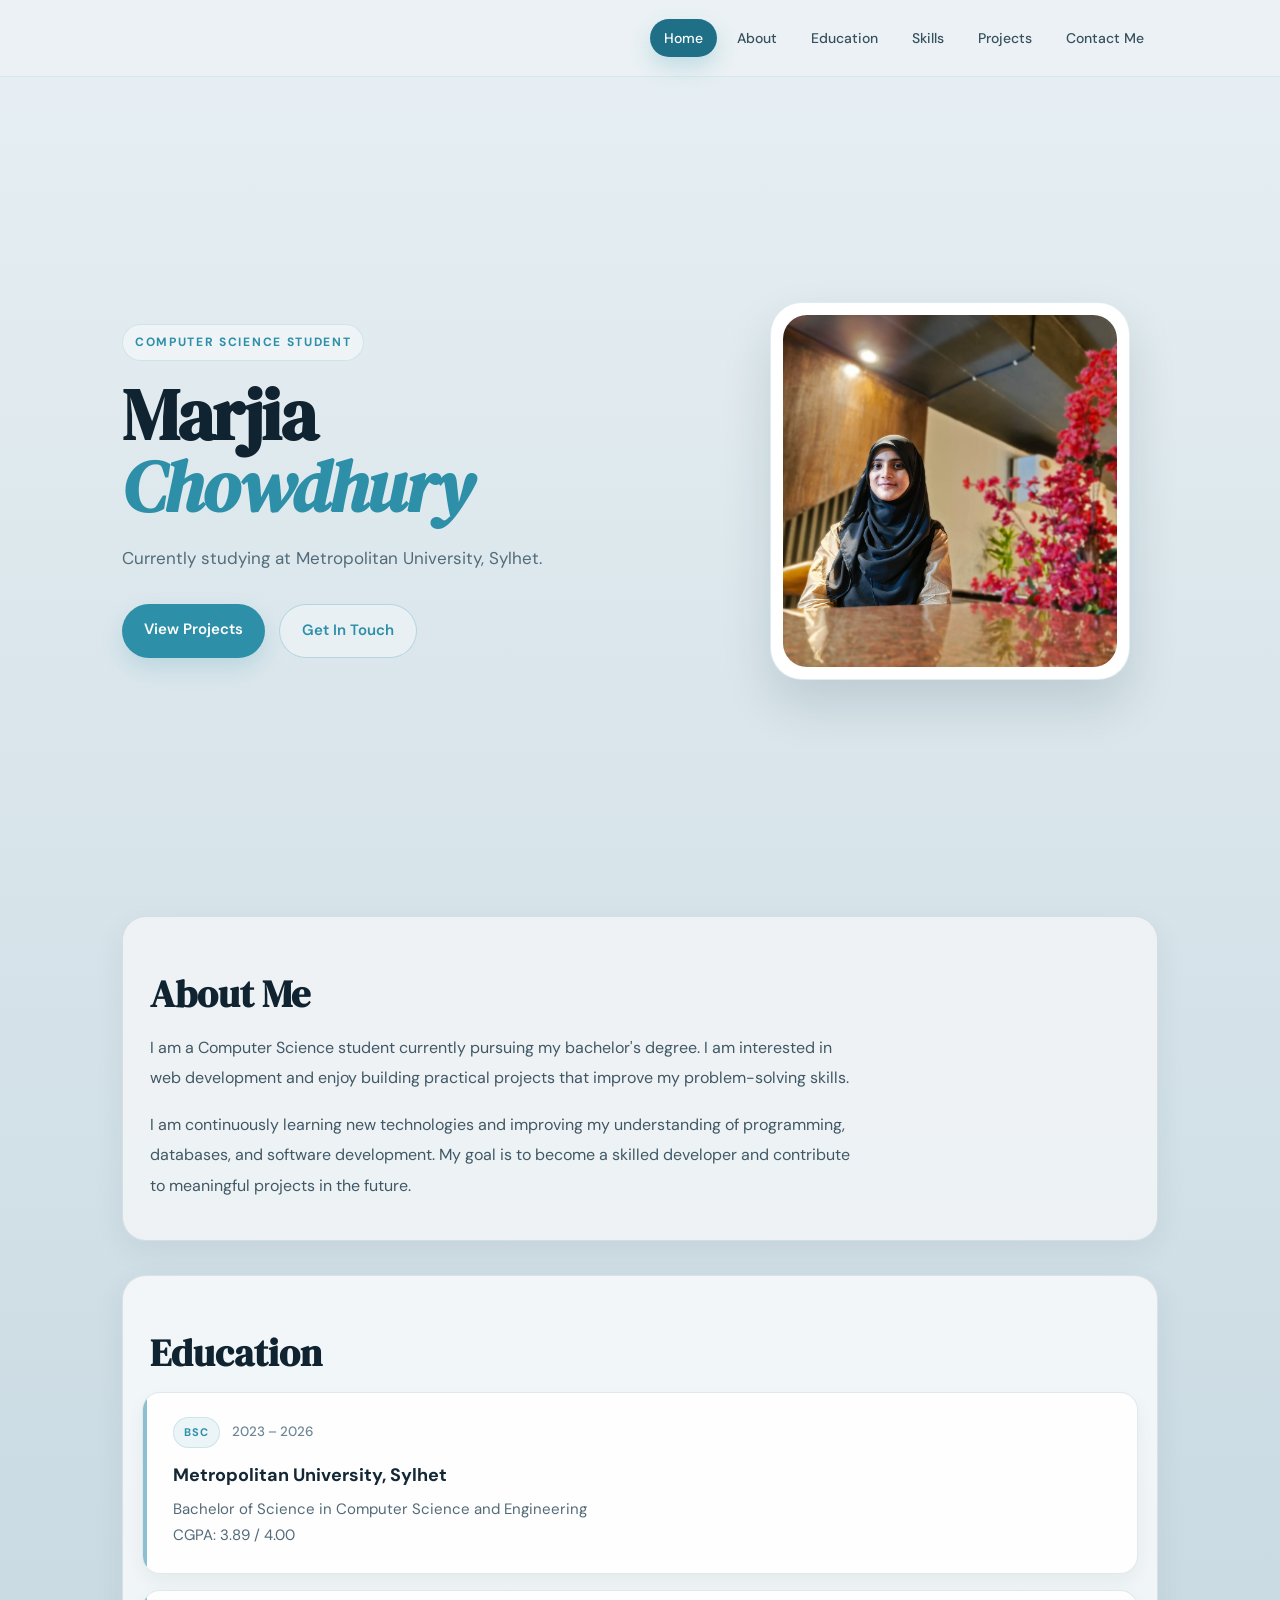
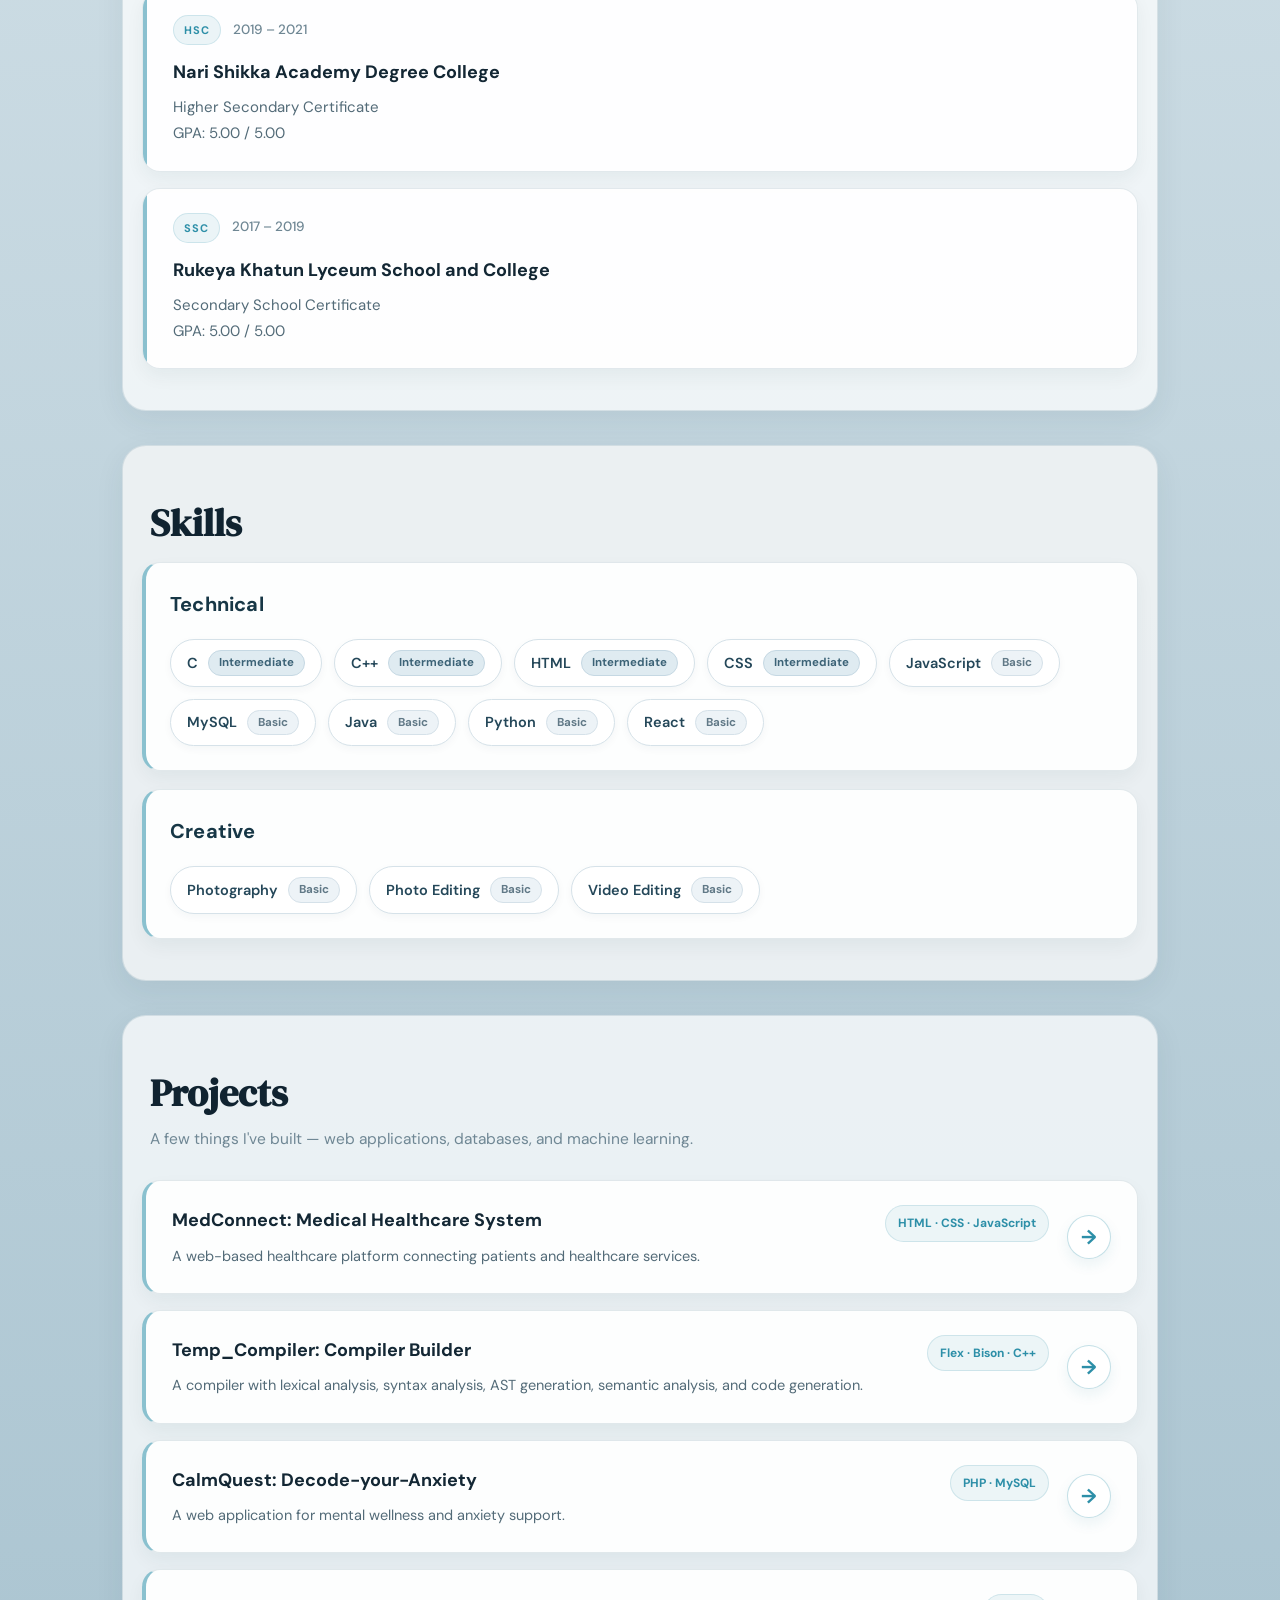
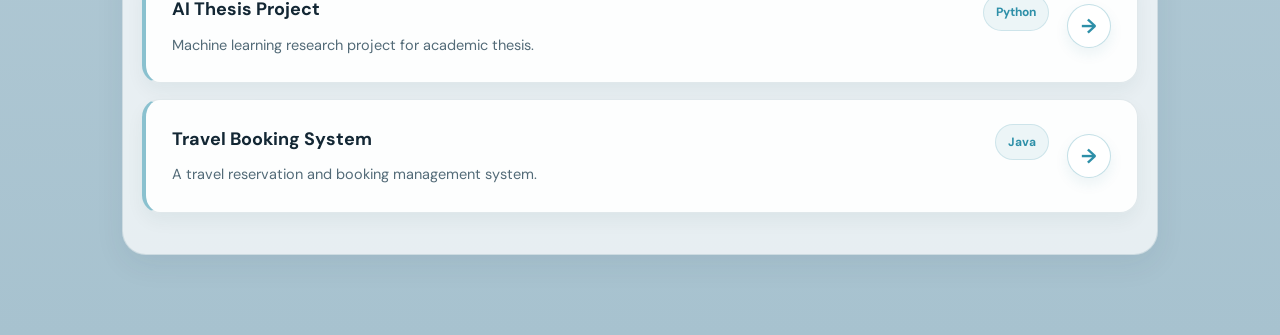
==== commit 50924b74: "Update portfolio website" ====
--- a/index.html
+++ b/index.html
@@ -67,6 +67,7 @@
             </div>
             <h3>Metropolitan University, Sylhet</h3>
             <p>Bachelor of Science in Computer Science and Engineering</p>
+            <p>CGPA: 3.89 / 4.00</p>
           </div>
         </div>
 
@@ -78,6 +79,7 @@
             </div>
             <h3>Nari Shikka Academy Degree College</h3>
             <p>Higher Secondary Certificate</p>
+            <p>GPA: 5.00 / 5.00</p>
           </div>
         </div>
 
@@ -89,6 +91,7 @@
             </div>
             <h3>Rukeya Khatun Lyceum School and College</h3>
             <p>Secondary School Certificate</p>
+            <p>GPA: 5.00 / 5.00</p>
           </div>
         </div>
 
@@ -117,6 +120,7 @@
             <span class="skill-tag basic">MySQL <small>Basic</small></span>
             <span class="skill-tag basic">Java <small>Basic</small></span>
             <span class="skill-tag basic">Python <small>Basic</small></span>
+            <span class="skill-tag basic">React <small>Basic</small></span>
           </div>
         </div>
 
@@ -144,6 +148,28 @@
 
       <div class="project-list">
 
+        <a href="https://github.com/Marjia275/MedConnect" target="_blank" rel="noopener" class="project-card">
+          <div class="project-card-inner">
+            <div class="project-info">
+              <h3>MedConnect: Medical Healthcare System</h3>
+              <p>A web-based healthcare platform connecting patients and healthcare services.</p>
+            </div>
+            <span class="project-tech">HTML · CSS · JavaScript</span>
+          </div>
+          <div class="project-arrow">→</div>
+        </a>
+
+        <a href="https://github.com/Marjia275/Temp_Compiler" target="_blank" rel="noopener" class="project-card">
+          <div class="project-card-inner">
+            <div class="project-info">
+              <h3>Temp_Compiler: Compiler Builder</h3>
+              <p>A compiler with lexical analysis, syntax analysis, AST generation, semantic analysis, and code generation.</p>
+            </div>
+            <span class="project-tech">Flex · Bison · C++</span>
+          </div>
+          <div class="project-arrow">→</div>
+        </a>
+
         <a href="https://github.com/Marjia275/Calmquest_Decode-your-Anxiety" target="_blank" rel="noopener" class="project-card">
           <div class="project-card-inner">
             <div class="project-info">
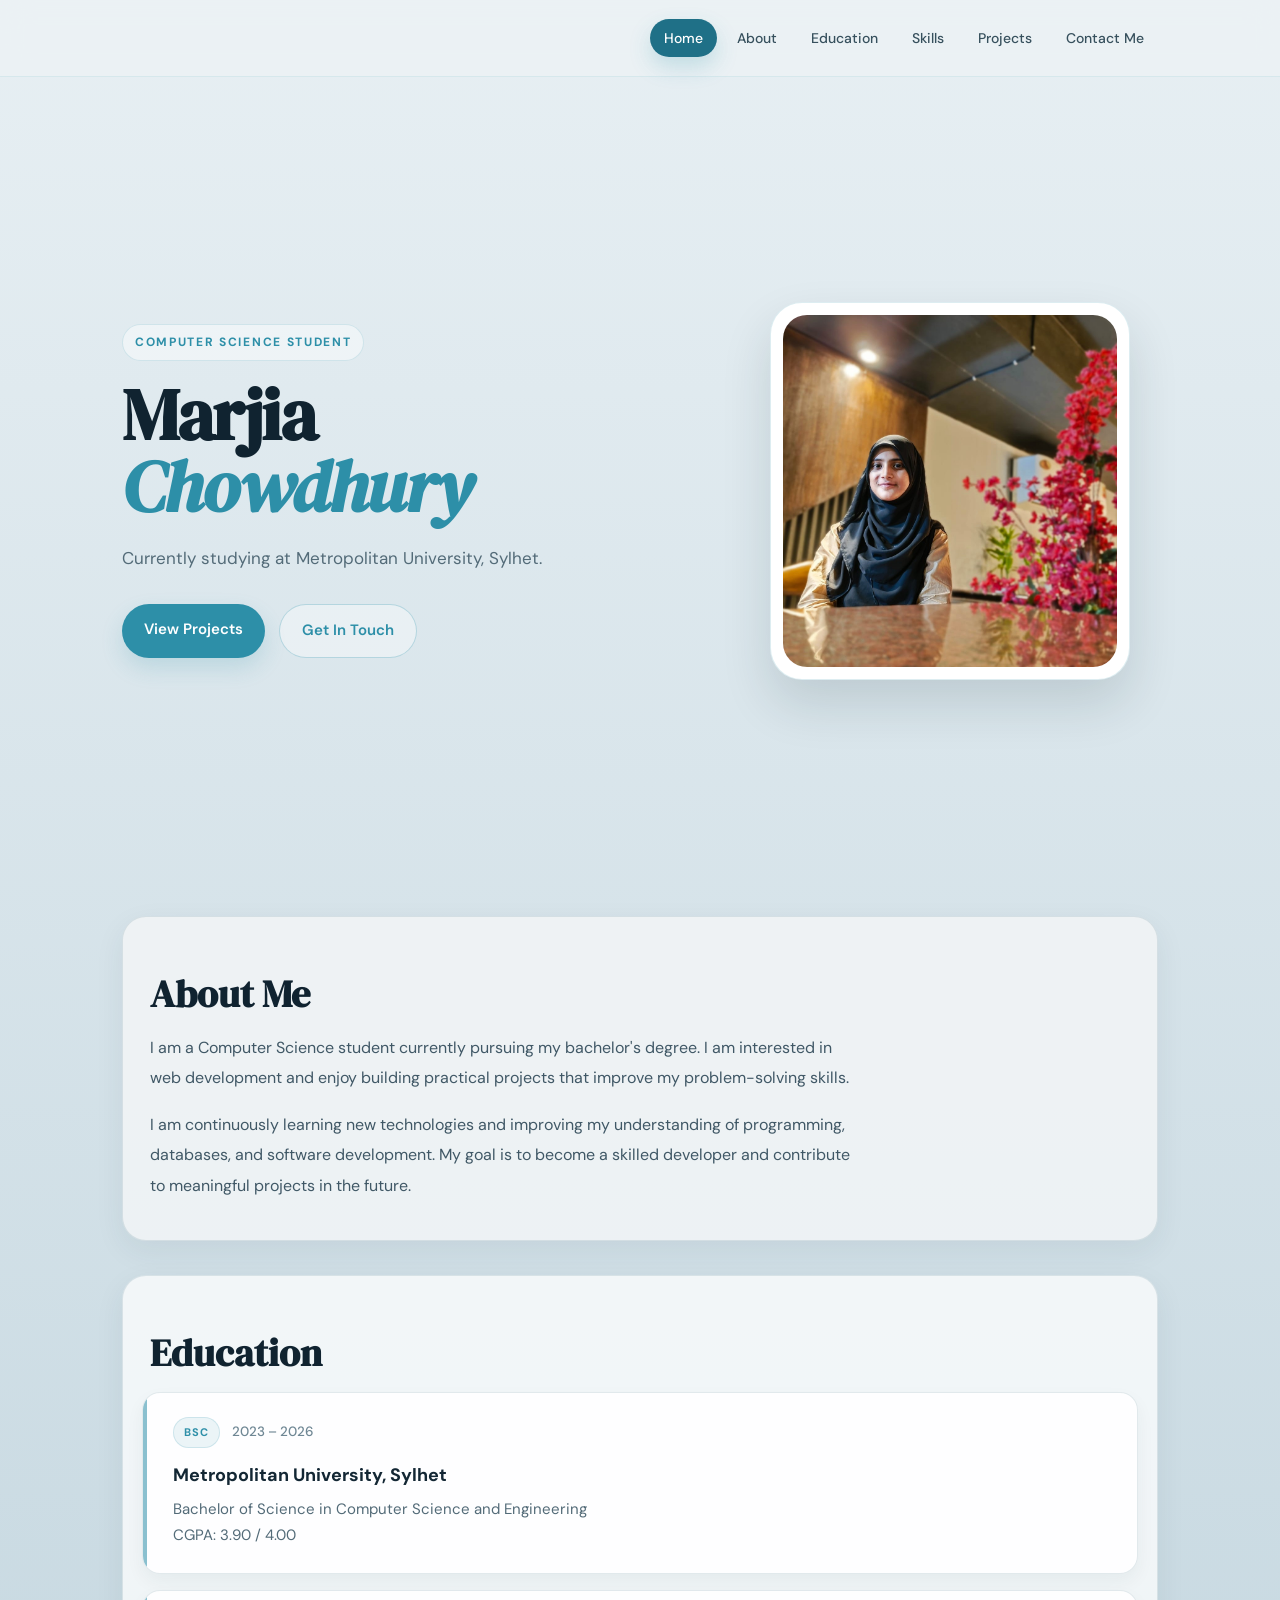
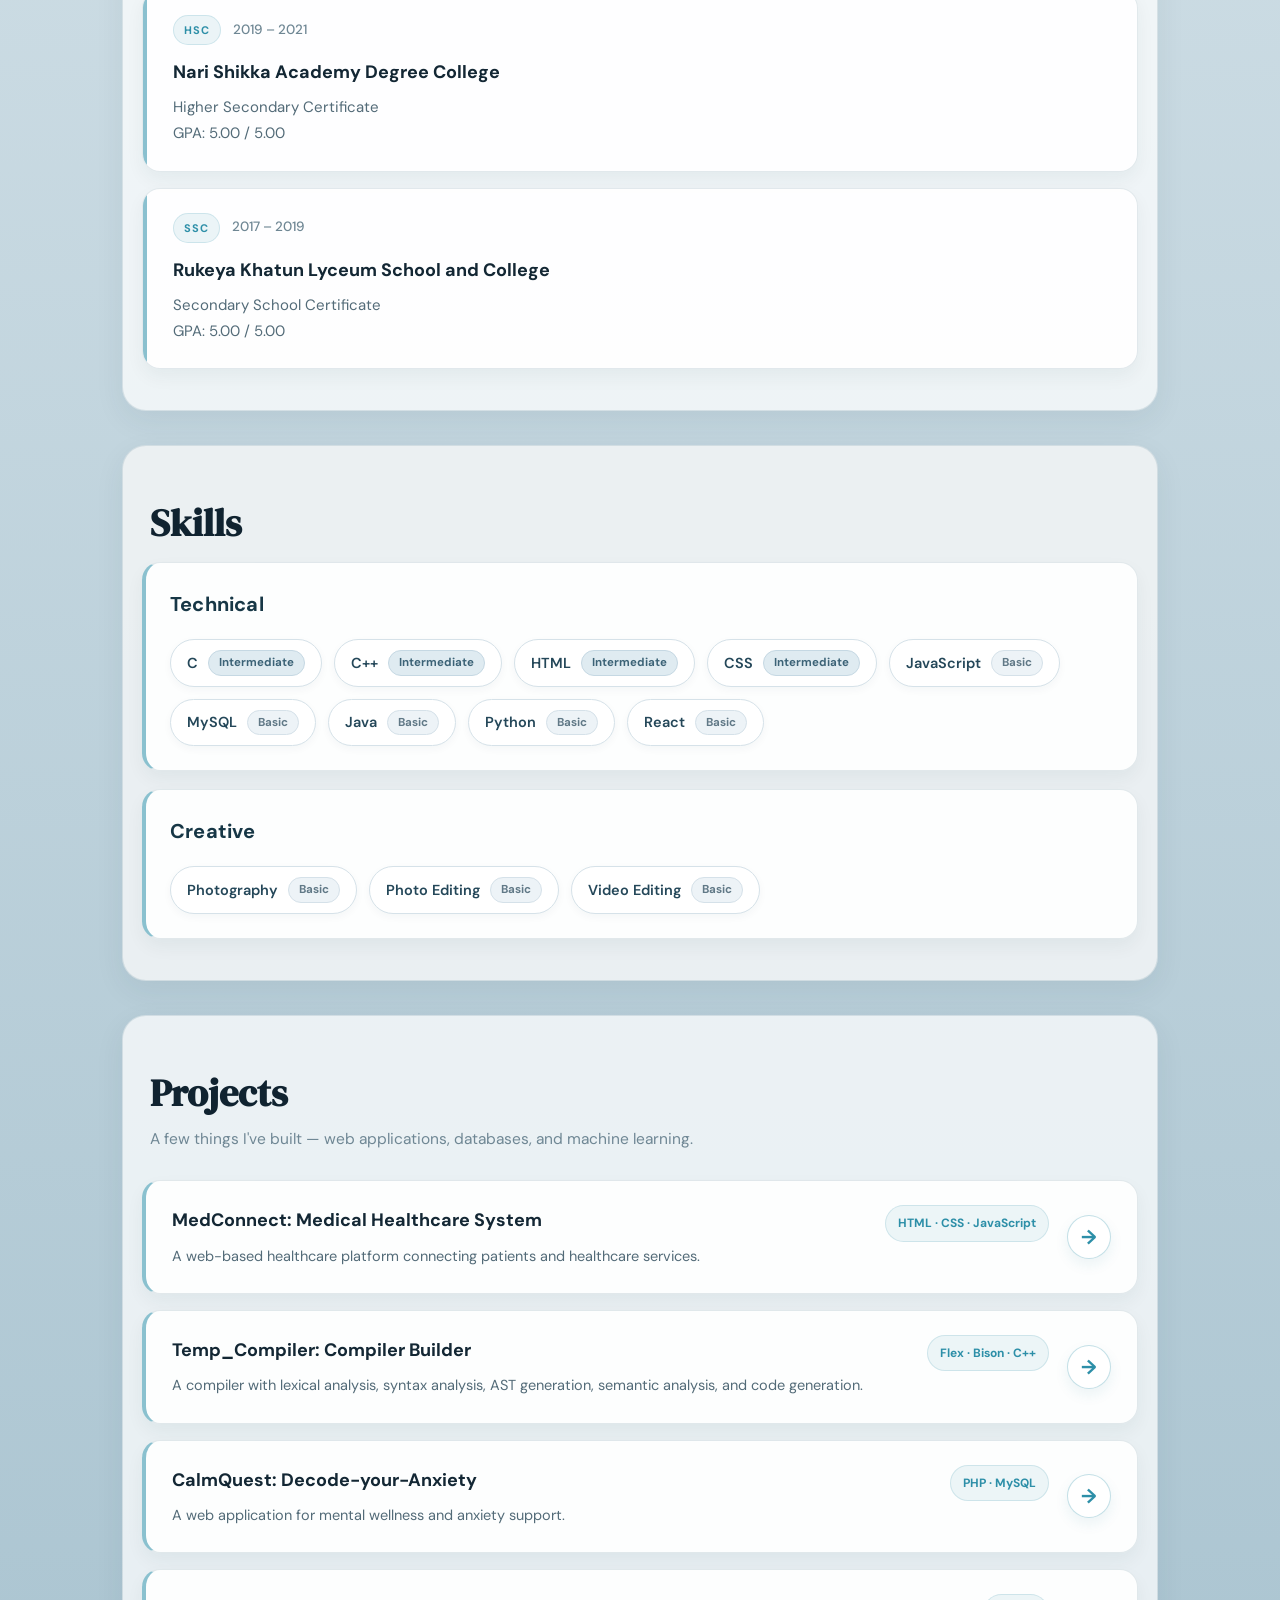
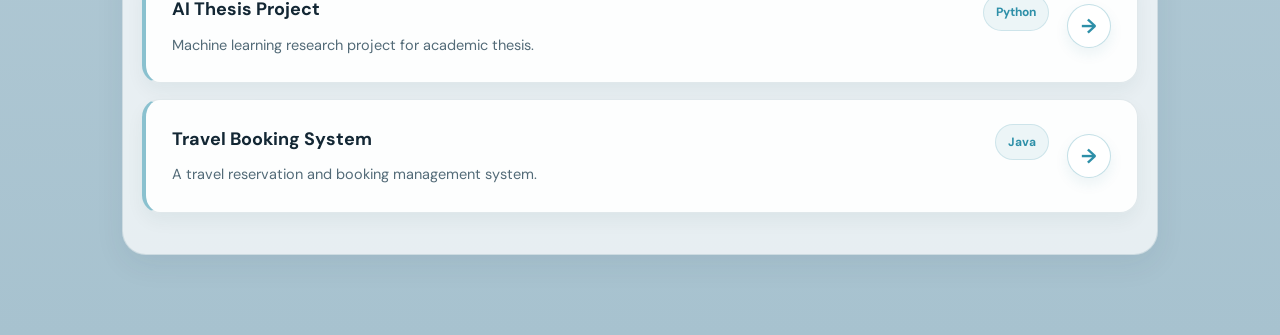
==== commit 262dd536: "Update CGPA from 3.89 to 3.90" ====
--- a/index.html
+++ b/index.html
@@ -67,7 +67,7 @@
             </div>
             <h3>Metropolitan University, Sylhet</h3>
             <p>Bachelor of Science in Computer Science and Engineering</p>
-            <p>CGPA: 3.89 / 4.00</p>
+            <p>CGPA: 3.90 / 4.00</p>
           </div>
         </div>
 
@@ -208,4 +208,4 @@
   </main>
 
 </body>
-</html>+</html>
